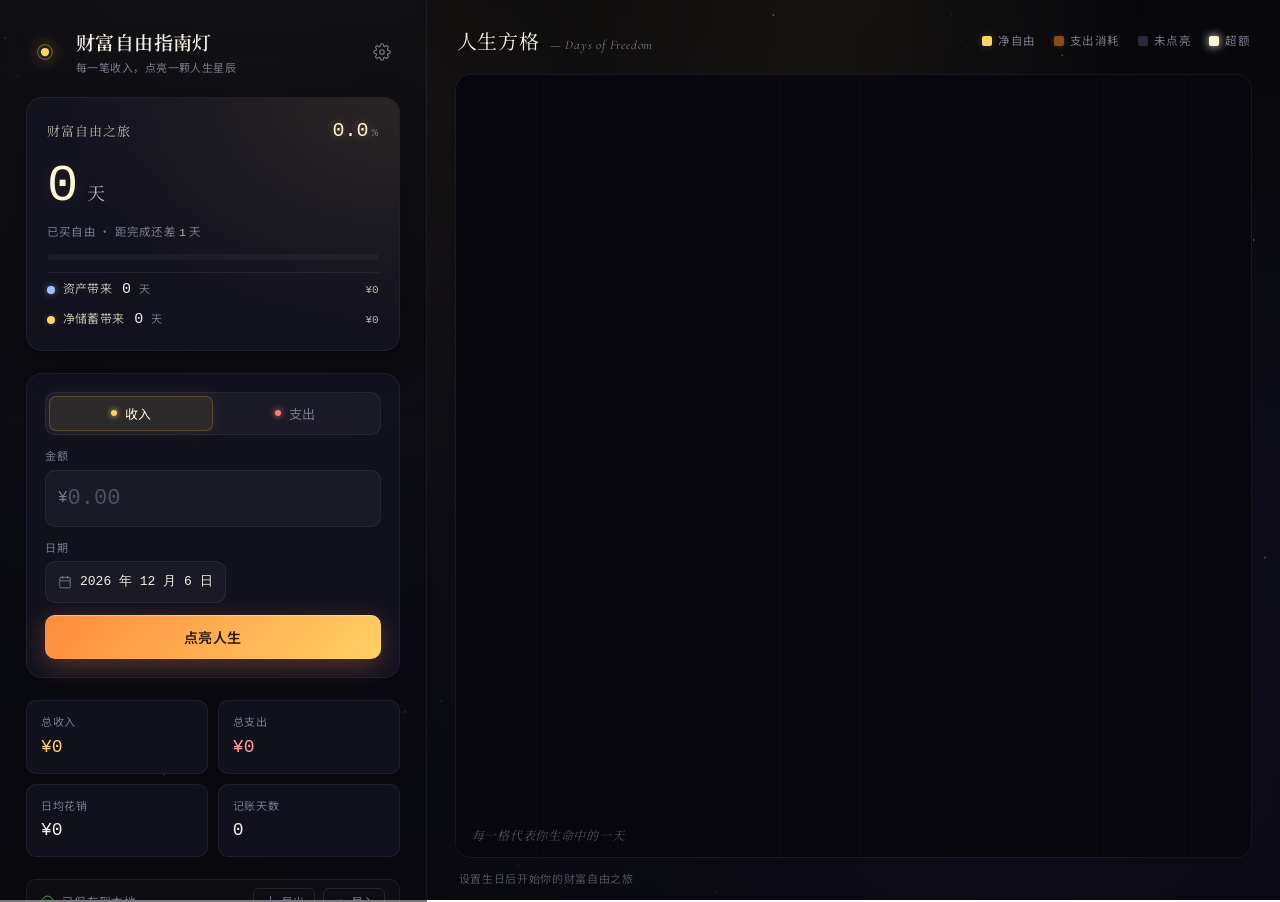
==== frontend/index.html @ e5cb448a "remove: 备注输入框 and 最近交易 section from UI Co-Authored-By: Claude Sonnet 4.6 <noreply@anthropic.com>" ====
<!doctype html>
<html lang="zh-CN">
<head>
  <meta charset="utf-8">
  <meta name="viewport" content="width=device-width,initial-scale=1">
  <meta name="theme-color" content="#0a0a0f">
  <title>财富自由指南灯</title>
  <link rel="icon" href="data:image/svg+xml,%3Csvg xmlns='http://www.w3.org/2000/svg' viewBox='0 0 32 32'%3E%3Ccircle cx='16' cy='16' r='6' fill='%23ffd166'/%3E%3Ccircle cx='16' cy='16' r='10' fill='none' stroke='%23ffd166' stroke-opacity='.35' stroke-width='1.4'/%3E%3C/svg%3E">
  <link rel="preconnect" href="https://fonts.googleapis.com">
  <link rel="preconnect" href="https://fonts.gstatic.com" crossorigin>
  <link href="https://fonts.googleapis.com/css2?family=Cormorant+Garamond:wght@400;500;600;700&family=JetBrains+Mono:wght@300;400;500;600&family=Noto+Sans+SC:wght@300;400;500;600;700&family=Noto+Serif+SC:wght@400;500;600;700&display=swap" rel="stylesheet">
  <link rel="stylesheet" href="./style.css">
</head>
<body>

  <!-- 背景星空层 -->
  <canvas id="starfield" aria-hidden="true"></canvas>

  <main class="layout">

    <!-- 左 1/3 账本面板 -->
    <aside class="ledger" aria-label="账本面板">
      <header class="brand">
        <span class="brand__mark" aria-hidden="true">
          <svg viewBox="0 0 24 24" width="22" height="22"><circle cx="12" cy="12" r="4.5" fill="#ffd166"/><circle cx="12" cy="12" r="8" fill="none" stroke="#ffd166" stroke-opacity=".35" stroke-width="1.2"/></svg>
        </span>
        <div>
          <h1 class="brand__title">财富自由指南灯</h1>
          <p class="brand__sub">每一笔收入，点亮一颗人生星辰</p>
        </div>
        <button class="icon-btn" id="btn-settings" title="设置" aria-label="设置">
          <svg viewBox="0 0 24 24" width="18" height="18" fill="none" stroke="currentColor" stroke-width="1.6" stroke-linecap="round" stroke-linejoin="round"><circle cx="12" cy="12" r="3"/><path d="M19.4 15a1.7 1.7 0 0 0 .34 1.87l.06.06a2 2 0 1 1-2.83 2.83l-.06-.06a1.7 1.7 0 0 0-1.87-.34 1.7 1.7 0 0 0-1.03 1.56V21a2 2 0 1 1-4 0v-.08a1.7 1.7 0 0 0-1.11-1.56 1.7 1.7 0 0 0-1.87.34l-.06.06a2 2 0 1 1-2.83-2.83l.06-.06A1.7 1.7 0 0 0 4.6 15a1.7 1.7 0 0 0-1.56-1.03H3a2 2 0 1 1 0-4h.08A1.7 1.7 0 0 0 4.6 9 1.7 1.7 0 0 0 4.26 7.13L4.2 7.07A2 2 0 1 1 7.03 4.24l.06.06A1.7 1.7 0 0 0 9 4.6 1.7 1.7 0 0 0 10.03 3.04V3a2 2 0 1 1 4 0v.08A1.7 1.7 0 0 0 15 4.6a1.7 1.7 0 0 0 1.87-.34l.06-.06a2 2 0 1 1 2.83 2.83l-.06.06A1.7 1.7 0 0 0 19.4 9c.05.39.27.74.6.96.32.22.7.32 1.07.29H21a2 2 0 1 1 0 4h-.08a1.7 1.7 0 0 0-1.52 1.03z"/></svg>
        </button>
      </header>

      <!-- 财富自由进度卡 · v2 -->
      <section class="progress-card">
        <header class="progress-card__head">
          <span class="progress-card__title">财富自由之旅</span>
          <span class="progress-card__pct"><span id="ring-pct">0.0</span><span class="progress-card__pct-sym">%</span></span>
        </header>

        <div class="progress-card__hero">
          <span class="progress-card__big" id="lit-count">0</span>
          <span class="progress-card__big-unit">天</span>
        </div>
        <div class="progress-card__hero-sub">
          已买自由 · 距完成还差 <em id="remaining-days">0</em> 天
        </div>

        <div class="dual-bar" aria-hidden="true">
          <span class="dual-bar__asset"  id="bar-asset"></span>
          <span class="dual-bar__income" id="bar-income"></span>
        </div>

        <div class="breakdown">
          <div class="breakdown__row breakdown__row--asset" id="row-asset" hidden>
            <span class="breakdown__icon breakdown__icon--asset"></span>
            <span class="breakdown__label">资产带来</span>
            <span class="breakdown__value" id="asset-days">0</span>
            <span class="breakdown__unit">天</span>
            <span class="breakdown__hint"><em id="asset-amount">¥0</em></span>
          </div>
          <div class="breakdown__row breakdown__row--income">
            <span class="breakdown__icon breakdown__icon--income"></span>
            <span class="breakdown__label">净储蓄带来</span>
            <span class="breakdown__value" id="income-days">0</span>
            <span class="breakdown__unit">天</span>
            <span class="breakdown__hint"><em id="net-saving">¥0</em></span>
          </div>
        </div>
      </section>

      <!-- 添加交易 -->
      <section class="tx-form">
        <div class="seg" role="tablist" aria-label="交易类型">
          <button class="seg__btn is-active" data-type="income" role="tab" aria-selected="true">
            <span class="seg__dot seg__dot--income"></span>收入
          </button>
          <button class="seg__btn" data-type="expense" role="tab" aria-selected="false">
            <span class="seg__dot seg__dot--expense"></span>支出
          </button>
        </div>
        <label class="field field--amount">
          <span class="field__label">金额</span>
          <div class="field__row">
            <span class="field__prefix">¥</span>
            <input id="tx-amount" type="number" inputmode="decimal" min="0" step="0.01" placeholder="0.00" autocomplete="off">
          </div>
        </label>
        <div class="field-grid">
          <div class="field">
            <span class="field__label">日期</span>
            <div class="date-input" data-picker>
              <input type="hidden" id="tx-date">
              <button type="button" class="date-input__trigger" aria-haspopup="dialog">
                <svg viewBox="0 0 24 24" width="14" height="14" fill="none" stroke="currentColor" stroke-width="1.6" stroke-linecap="round" stroke-linejoin="round"><rect x="3" y="4" width="18" height="18" rx="2"/><path d="M16 2v4M8 2v4M3 10h18"/></svg>
                <span class="date-input__value">选择日期</span>
              </button>
              <div class="date-popover" hidden role="dialog" aria-label="日期选择">
                <header class="date-popover__head">
                  <button type="button" class="date-popover__nav" data-nav="prev" aria-label="上一月">
                    <svg viewBox="0 0 24 24" width="14" height="14" fill="none" stroke="currentColor" stroke-width="2" stroke-linecap="round" stroke-linejoin="round"><path d="M15 18l-6-6 6-6"/></svg>
                  </button>
                  <span class="date-popover__title"></span>
                  <button type="button" class="date-popover__nav" data-nav="next" aria-label="下一月">
                    <svg viewBox="0 0 24 24" width="14" height="14" fill="none" stroke="currentColor" stroke-width="2" stroke-linecap="round" stroke-linejoin="round"><path d="M9 18l6-6-6-6"/></svg>
                  </button>
                </header>
                <div class="date-popover__weekdays"><span>日</span><span>一</span><span>二</span><span>三</span><span>四</span><span>五</span><span>六</span></div>
                <div class="date-popover__grid"></div>
                <footer class="date-popover__foot">
                  <button type="button" class="date-popover__btn" data-action="today">今天</button>
                  <button type="button" class="date-popover__btn" data-action="clear">清除</button>
                </footer>
              </div>
            </div>
          </div>
        </div>
        <button class="btn btn--primary" id="btn-submit">
          <span class="btn__shimmer" aria-hidden="true"></span>
          <span class="btn__text">点亮人生</span>
        </button>
      </section>

      <!-- 统计仪表盘 -->
      <section class="stats">
        <div class="stat"><div class="stat__label">总收入</div><div class="stat__value stat__value--income" id="st-income">¥0</div></div>
        <div class="stat"><div class="stat__label">总支出</div><div class="stat__value stat__value--expense" id="st-expense">¥0</div></div>
        <div class="stat"><div class="stat__label">日均花销</div><div class="stat__value" id="st-avg">¥0</div></div>
        <div class="stat"><div class="stat__label">记账天数</div><div class="stat__value" id="st-days">0</div></div>
      </section>

      <!-- 数据状态 & 导出 -->
      <div class="data-status">
        <span class="data-status__icon" aria-hidden="true">
          <svg viewBox="0 0 24 24" width="13" height="13" fill="none" stroke="currentColor" stroke-width="1.6" stroke-linecap="round" stroke-linejoin="round"><path d="M12 22a10 10 0 1 1 0-20 10 10 0 0 1 0 20z"/><path d="M9 12l2 2 4-4"/></svg>
        </span>
        <span class="data-status__text" id="data-status-text">已保存到本地</span>
        <button class="data-status__export" id="btn-export" title="导出 JSON 备份">
          <svg viewBox="0 0 24 24" width="13" height="13" fill="none" stroke="currentColor" stroke-width="1.6" stroke-linecap="round" stroke-linejoin="round"><path d="M21 15v4a2 2 0 0 1-2 2H5a2 2 0 0 1-2-2v-4"/><polyline points="7 10 12 15 17 10"/><line x1="12" y1="15" x2="12" y2="3"/></svg>
          导出
        </button>
        <button class="data-status__export" id="btn-import" title="从 JSON 备份恢复数据">
          <svg viewBox="0 0 24 24" width="13" height="13" fill="none" stroke="currentColor" stroke-width="1.6" stroke-linecap="round" stroke-linejoin="round"><path d="M21 15v4a2 2 0 0 1-2 2H5a2 2 0 0 1-2-2v-4"/><polyline points="7 14 12 9 17 14"/><line x1="12" y1="9" x2="12" y2="21"/></svg>
          导入
        </button>
        <input type="file" id="file-import" accept=".json" style="display:none">
      </div>


    </aside>

    <!-- 右 2/3 人生方格 -->
    <section class="stage" aria-label="人生方格视图">
      <div class="stage__chrome">
        <div class="stage__title">
          <span class="stage__title-cn">人生方格</span>
          <span class="stage__title-en">— Days of Freedom</span>
        </div>
        <div class="stage__legend">
          <span class="legend-item"><i class="legend-swatch legend-swatch--lit"></i>净自由</span>
          <span class="legend-item" id="legend-expense" hidden><i class="legend-swatch legend-swatch--expense"></i>支出消耗</span>
          <span class="legend-item"><i class="legend-swatch legend-swatch--unlit"></i>未点亮</span>
          <span class="legend-item" id="legend-overflow" hidden><i class="legend-swatch legend-swatch--over"></i>超额</span>
        </div>
      </div>
      <div class="stage__canvas-wrap">
        <canvas id="grid" aria-label="人生方格 Canvas"></canvas>
        <div class="stage__hint" id="stage-hint">每一格代表你生命中的一天</div>
      </div>
      <div class="stage__footer">
        <span id="stage-footer-text">设置生日后开始你的财富自由之旅</span>
      </div>
    </section>

  </main>

  <!-- 引导/设置对话 -->
  <div class="overlay" id="overlay" hidden>
    <div class="modal" role="dialog" aria-modal="true" aria-labelledby="modal-title">
      <header class="modal__head">
        <h2 id="modal-title">点燃人生第一颗星辰</h2>
        <p>告诉我你的生日，我们计算从今天起到 <strong id="modal-target-age-display">80</strong> 岁还有多少天可以被你点亮。</p>
      </header>
      <div class="modal__body">
        <div class="field">
          <span class="field__label">出生日期</span>
          <div class="date-input" data-picker>
            <input type="hidden" id="cfg-birth" required>
            <button type="button" class="date-input__trigger" aria-haspopup="dialog">
              <svg viewBox="0 0 24 24" width="14" height="14" fill="none" stroke="currentColor" stroke-width="1.6" stroke-linecap="round" stroke-linejoin="round"><rect x="3" y="4" width="18" height="18" rx="2"/><path d="M16 2v4M8 2v4M3 10h18"/></svg>
              <span class="date-input__value">选择出生日期</span>
            </button>
            <div class="date-popover" hidden role="dialog" aria-label="日期选择">
              <header class="date-popover__head">
                <button type="button" class="date-popover__nav" data-nav="prev-year" aria-label="上一年">«</button>
                <button type="button" class="date-popover__nav" data-nav="prev" aria-label="上一月">
                  <svg viewBox="0 0 24 24" width="14" height="14" fill="none" stroke="currentColor" stroke-width="2" stroke-linecap="round" stroke-linejoin="round"><path d="M15 18l-6-6 6-6"/></svg>
                </button>
                <span class="date-popover__title"></span>
                <button type="button" class="date-popover__nav" data-nav="next" aria-label="下一月">
                  <svg viewBox="0 0 24 24" width="14" height="14" fill="none" stroke="currentColor" stroke-width="2" stroke-linecap="round" stroke-linejoin="round"><path d="M9 18l6-6-6-6"/></svg>
                </button>
                <button type="button" class="date-popover__nav" data-nav="next-year" aria-label="下一年">»</button>
              </header>
              <div class="date-popover__weekdays"><span>日</span><span>一</span><span>二</span><span>三</span><span>四</span><span>五</span><span>六</span></div>
              <div class="date-popover__grid"></div>
              <footer class="date-popover__foot">
                <button type="button" class="date-popover__btn" data-action="today">今天</button>
              </footer>
            </div>
          </div>
        </div>
        <label class="field">
          <span class="field__label">目标年龄</span>
          <div class="field__row">
            <input id="cfg-target-age" type="number" min="20" max="120" value="80">
            <span class="field__suffix">岁</span>
          </div>
        </label>
        <label class="toggle" for="cfg-show-past">
          <span class="toggle__head">
            <span class="toggle__title">显示过去</span>
            <span class="toggle__hint">关闭：第一格 = 今天 · 打开：从 0 岁开始全寿命方格</span>
          </span>
          <input type="checkbox" id="cfg-show-past" role="switch">
          <span class="toggle__track" aria-hidden="true"><span class="toggle__thumb"></span></span>
        </label>
        <label class="toggle" for="cfg-use-assets">
          <span class="toggle__head">
            <span class="toggle__title">纳入起始资产</span>
            <span class="toggle__hint">把记账起始时已有的资产也算成自由的来源</span>
          </span>
          <input type="checkbox" id="cfg-use-assets" role="switch">
          <span class="toggle__track" aria-hidden="true"><span class="toggle__thumb"></span></span>
        </label>
        <label class="field" id="cfg-assets-field" hidden>
          <span class="field__label">记账起始时资产</span>
          <div class="field__row">
            <span class="field__prefix">¥</span>
            <input id="cfg-initial-assets" type="number" inputmode="decimal" min="0" step="100" placeholder="0">
          </div>
        </label>
        <label class="field">
          <span class="field__label">记账天数（手动覆盖 · 0=自动）</span>
          <div class="field__row">
            <input id="cfg-tracking-days" type="number" inputmode="numeric" min="0" step="1" placeholder="0">
            <span class="field__suffix">天</span>
          </div>
        </label>
        <label class="field">
          <span class="field__label">日均花销（手动覆盖 · 0=自动）</span>
          <div class="field__row">
            <span class="field__prefix">¥</span>
            <input id="cfg-avg-expense" type="number" inputmode="decimal" min="0" step="1" placeholder="0">
          </div>
        </label>
      </div>
      <footer class="modal__foot">
        <button class="btn btn--ghost" id="cfg-cancel">取消</button>
        <button class="btn btn--primary" id="cfg-save"><span class="btn__text">开始</span></button>
      </footer>
    </div>
  </div>

  <!-- 财富自由达成彩蛋 -->
  <div class="freedom-banner" id="freedom-banner" hidden aria-live="polite">
    <div class="freedom-banner__veil"></div>
    <div class="freedom-banner__ripple"></div>
    <div class="freedom-banner__ripple"></div>
    <div class="freedom-banner__ripple"></div>
    <div class="freedom-banner__ripple"></div>
    <div class="freedom-banner__ripple"></div>
    <div class="freedom-banner__inner">
      <div class="freedom-banner__eyebrow">FINANCIAL FREEDOM ACHIEVED</div>
      <div class="freedom-banner__word">FREE</div>
      <div class="freedom-banner__zh">财 富 自 由</div>
      <div class="freedom-banner__sub">你已点亮人生剩余的所有方格</div>
    </div>
  </div>

  <script src="./grid.js"></script>
  <script src="./app.js"></script>
</body>
</html>
---- frontend/style.css ----
/* ============================================
   财富自由指南灯 · 全局样式
   设计哲学：cinematic dark · ritual aesthetic
   ============================================ */

/* ---------- Design tokens ---------- */
:root {
  /* surfaces */
  --bg-0: #07070b;
  --bg-1: #0a0a12;
  --bg-2: #11111c;
  --bg-3: #15162a;
  --bg-card: rgba(22, 22, 36, 0.72);
  --bg-card-strong: rgba(28, 28, 46, 0.88);
  --bg-input: rgba(255, 255, 255, 0.04);

  /* gold light system */
  --gold-core: #ffd166;
  --gold-warm: #ff8b3d;
  --gold-soft: rgba(255, 209, 102, 0.22);
  --gold-faint: rgba(255, 209, 102, 0.10);
  --gold-bloom: #fff4d6;

  /* state colors */
  --unlit: #2a2a3a;
  --ember: #ff5e3a;
  --ash: #5a4030;
  --income: #ffd166;
  --expense: #ff7a7a;

  /* text */
  --text-1: #f5f1e8;
  --text-2: #b9b6a8;
  --text-3: #7b7a8a;
  --text-4: #50505f;

  /* lines */
  --line-1: rgba(255, 255, 255, 0.06);
  --line-2: rgba(255, 255, 255, 0.10);
  --line-focus: rgba(255, 209, 102, 0.55);

  /* fonts */
  --ff-serif-cn: 'Noto Serif SC', 'Cormorant Garamond', serif;
  --ff-serif-en: 'Cormorant Garamond', 'Noto Serif SC', serif;
  --ff-sans: 'Noto Sans SC', -apple-system, BlinkMacSystemFont, system-ui, sans-serif;
  --ff-mono: ui-monospace, SFMono-Regular, 'Consolas', 'Menlo', monospace;

  /* motion */
  --ease-out: cubic-bezier(0.22, 1, 0.36, 1);
  --ease-in-out: cubic-bezier(0.65, 0, 0.35, 1);

  /* radii */
  --r-sm: 6px;
  --r-md: 10px;
  --r-lg: 16px;
  --r-pill: 999px;
}

/* ---------- Base ---------- */
* { box-sizing: border-box; }
html, body { height: 100%; }
body {
  margin: 0;
  font-family: var(--ff-sans);
  font-size: 14px;
  line-height: 1.5;
  color: var(--text-1);
  background:
    radial-gradient(ellipse at 20% 10%, rgba(255, 209, 102, 0.06), transparent 50%),
    radial-gradient(ellipse at 80% 90%, rgba(108, 86, 255, 0.05), transparent 55%),
    linear-gradient(180deg, var(--bg-0), var(--bg-1) 50%, var(--bg-0));
  background-attachment: fixed;
  overflow: hidden;
  -webkit-font-smoothing: antialiased;
  text-rendering: optimizeLegibility;
}

::selection { background: var(--gold-soft); color: var(--gold-bloom); }

button, input { font: inherit; color: inherit; }
button { background: none; border: 0; cursor: pointer; }
input { background: none; border: 0; outline: 0; }

h1, h2, h3 { margin: 0; font-weight: 600; }

/* ---------- Starfield ---------- */
#starfield {
  position: fixed; inset: 0;
  z-index: 0; pointer-events: none;
  opacity: 0.55;
}

/* ---------- Layout ---------- */
.layout {
  position: relative; z-index: 1;
  display: grid;
  grid-template-columns: minmax(380px, 1fr) 2fr;
  height: 100vh; height: 100dvh;
  gap: 0;
}

/* ============================================
   左 · 账本面板
   ============================================ */
.ledger {
  display: flex; flex-direction: column;
  padding: 28px 26px 22px;
  gap: 22px;
  overflow-y: auto;
  overflow-x: hidden;
  border-right: 1px solid var(--line-1);
  background:
    linear-gradient(180deg, rgba(255,255,255,0.015), transparent 30%),
    rgba(10, 10, 18, 0.55);
  backdrop-filter: blur(20px) saturate(140%);
  -webkit-backdrop-filter: blur(20px) saturate(140%);
}

.ledger::-webkit-scrollbar { width: 6px; }
.ledger::-webkit-scrollbar-thumb { background: var(--line-2); border-radius: 3px; }

/* Brand */
.brand {
  display: grid;
  grid-template-columns: auto 1fr auto;
  align-items: center;
  gap: 12px;
  flex-shrink: 0;
}
.brand__mark {
  width: 38px; height: 38px;
  display: grid; place-items: center;
  border-radius: 50%;
  background: radial-gradient(circle, var(--gold-faint), transparent 70%);
  filter: drop-shadow(0 0 12px rgba(255, 209, 102, 0.25));
  animation: pulse-glow 4s var(--ease-in-out) infinite;
}
@keyframes pulse-glow {
  0%, 100% { filter: drop-shadow(0 0 8px rgba(255, 209, 102, 0.22)); }
  50%      { filter: drop-shadow(0 0 16px rgba(255, 209, 102, 0.38)); }
}
.brand__title {
  font-family: var(--ff-serif-cn);
  font-size: 19px;
  letter-spacing: 0.02em;
  color: var(--text-1);
}
.brand__sub {
  margin: 2px 0 0;
  font-size: 11px;
  color: var(--text-3);
  letter-spacing: 0.04em;
}
.icon-btn {
  width: 36px; height: 36px;
  display: grid; place-items: center;
  border-radius: var(--r-md);
  color: var(--text-3);
  transition: color .2s var(--ease-out), background .2s var(--ease-out);
}
.icon-btn:hover { color: var(--gold-core); background: var(--gold-faint); }
.icon-btn:focus-visible { outline: 2px solid var(--line-focus); outline-offset: 2px; }

/* ============================================
   Progress card · v2 · 水平双段 + 大数字 + 双段分项
   ============================================ */
.progress-card {
  position: relative;
  display: flex; flex-direction: column;
  gap: 12px;
  padding: 18px 20px;
  border-radius: var(--r-lg);
  background: var(--bg-card);
  border: 1px solid var(--line-1);
  box-shadow: 0 8px 32px rgba(0, 0, 0, 0.35);
  overflow: hidden;
  flex-shrink: 0; /* 禁止被 ledger max-height 压缩 */
}
.progress-card::after {
  content: ''; position: absolute; inset: 0;
  background: radial-gradient(ellipse at 100% 0%, rgba(255, 209, 102, 0.10), transparent 65%);
  pointer-events: none;
}

.progress-card__head {
  display: flex; align-items: baseline; justify-content: space-between;
  z-index: 1;
}
.progress-card__title {
  font-family: var(--ff-serif-cn);
  font-size: 13px;
  color: var(--text-2);
  letter-spacing: 0.08em;
}
.progress-card__pct {
  font-family: var(--ff-mono);
  font-feature-settings: "tnum";
  display: inline-flex; align-items: baseline; gap: 1px;
}
.progress-card__pct #ring-pct {
  font-size: 20px;
  font-weight: 500;
  color: var(--gold-bloom);
  text-shadow: 0 0 10px rgba(255, 209, 102, 0.35);
}
.progress-card__pct-sym {
  font-size: 11px;
  color: var(--text-3);
  margin-left: 2px;
  letter-spacing: 0.04em;
}

.progress-card__hero {
  display: flex; align-items: baseline; gap: 6px;
  line-height: 0.95;
  margin-top: 4px;
}
.progress-card__big {
  font-family: var(--ff-mono);
  font-size: 52px;
  font-weight: 500;
  font-feature-settings: "tnum";
  color: var(--gold-bloom);
  letter-spacing: -0.02em;
  text-shadow: 0 0 24px rgba(255, 244, 214, 0.12);
}
.progress-card__big-unit {
  font-family: var(--ff-serif-cn);
  font-size: 18px;
  color: var(--text-2);
  margin-left: 4px;
}
.progress-card__hero-sub {
  font-size: 11.5px;
  color: var(--text-3);
  letter-spacing: 0.02em;
}
.progress-card__hero-sub em {
  font-style: normal;
  font-family: var(--ff-mono);
  font-feature-settings: "tnum";
  color: var(--text-2);
}

.dual-bar {
  position: relative;
  height: 6px;
  background: rgba(255, 255, 255, 0.04);
  border-radius: var(--r-pill);
  overflow: hidden;
  display: flex;
}
.dual-bar__asset, .dual-bar__income {
  height: 100%;
  width: 0%;
  transition: width .9s var(--ease-out);
}
.dual-bar__asset {
  background: linear-gradient(90deg, #7fb3e6, #9cc3ff);
  box-shadow: 0 0 8px rgba(156, 195, 255, 0.45);
}
.dual-bar__income {
  background: linear-gradient(90deg, var(--gold-warm), var(--gold-core));
  box-shadow: 0 0 8px var(--gold-soft);
}

.breakdown {
  display: flex; flex-direction: column;
  gap: 8px;
  padding-top: 6px;
  border-top: 1px solid var(--line-1);
}
.breakdown__row {
  display: flex; align-items: baseline;
  gap: 8px;
  font-size: 12px;
}
.breakdown__icon {
  width: 8px; height: 8px;
  border-radius: 50%;
  align-self: center;
  flex-shrink: 0;
}
.breakdown__icon--asset {
  background: #9cc3ff;
  box-shadow: 0 0 6px rgba(156, 195, 255, 0.55);
}
.breakdown__icon--income {
  background: var(--gold-core);
  box-shadow: 0 0 6px var(--gold-soft);
}
.breakdown__label {
  color: var(--text-2);
  font-size: 12px;
  letter-spacing: 0.02em;
}
.breakdown__value {
  font-family: var(--ff-mono);
  font-feature-settings: "tnum";
  font-size: 15px;
  color: var(--text-1);
  font-weight: 500;
  margin-left: 2px;
}
.breakdown__unit {
  color: var(--text-3);
  font-size: 11px;
}
.breakdown__hint {
  margin-left: auto;
  color: var(--text-3);
  font-size: 11px;
  font-family: var(--ff-mono);
  font-feature-settings: "tnum";
  text-align: right;
}
.breakdown__hint em {
  font-style: normal;
  color: var(--text-2);
}

/* Tx form */
.tx-form {
  padding: 18px;
  border-radius: var(--r-lg);
  background: var(--bg-card);
  border: 1px solid var(--line-1);
  display: flex; flex-direction: column; gap: 12px;
  flex-shrink: 0;
}
.seg {
  display: grid;
  grid-template-columns: 1fr 1fr;
  background: var(--bg-input);
  border-radius: var(--r-md);
  padding: 3px;
  border: 1px solid var(--line-1);
}
.seg__btn {
  position: relative;
  padding: 8px 12px;
  font-size: 13px;
  color: var(--text-3);
  border-radius: 7px;
  display: inline-flex; align-items: center; justify-content: center; gap: 8px;
  transition: color .2s var(--ease-out), background .25s var(--ease-out);
}
.seg__btn:hover { color: var(--text-2); }
.seg__btn.is-active {
  background: rgba(255, 209, 102, 0.08);
  color: var(--gold-bloom);
  box-shadow: inset 0 0 0 1px var(--gold-soft), 0 0 18px rgba(255, 209, 102, 0.08);
}
.seg__btn[data-type="expense"].is-active {
  background: rgba(255, 122, 122, 0.08);
  color: #ffd1d1;
  box-shadow: inset 0 0 0 1px rgba(255, 122, 122, 0.4), 0 0 18px rgba(255, 122, 122, 0.06);
}
.seg__dot { width: 6px; height: 6px; border-radius: 50%; }
.seg__dot--income  { background: var(--gold-core); box-shadow: 0 0 6px var(--gold-core); }
.seg__dot--expense { background: #ff7a7a; box-shadow: 0 0 6px #ff7a7a; }

.field { display: flex; flex-direction: column; gap: 6px; }
.field__label {
  font-size: 11px;
  color: var(--text-3);
  letter-spacing: 0.06em;
  text-transform: uppercase;
}
.field__row {
  display: flex; align-items: center;
  background: var(--bg-input);
  border: 1px solid var(--line-1);
  border-radius: var(--r-md);
  padding: 0 12px;
  transition: border-color .2s var(--ease-out), background .2s var(--ease-out);
}
.field__row:focus-within {
  border-color: var(--line-focus);
  background: rgba(255, 209, 102, 0.04);
}
.field__prefix, .field__suffix {
  color: var(--text-3);
  font-family: var(--ff-mono);
  font-size: 13px;
  user-select: none;
}
.field__row input, .field input {
  flex: 1;
  min-width: 0;
  padding: 11px 0;
  font-family: var(--ff-mono);
  font-size: 14px;
  color: var(--text-1);
}
.field--amount .field__row input {
  font-size: 22px;
  font-weight: 500;
  font-family: var(--ff-mono);
}
.field--amount .field__prefix { font-size: 16px; }
.field > input {
  padding: 11px 12px;
  background: var(--bg-input);
  border: 1px solid var(--line-1);
  border-radius: var(--r-md);
  color: var(--text-1);
  font-family: var(--ff-mono);
  font-size: 13px;
  transition: border-color .2s var(--ease-out), background .2s var(--ease-out);
}
.field > input:focus-visible {
  border-color: var(--line-focus);
  background: rgba(255, 209, 102, 0.04);
}
input::placeholder { color: var(--text-4); }
input::-webkit-calendar-picker-indicator { filter: invert(0.7) sepia(0.3) saturate(2) hue-rotate(-15deg); cursor: pointer; }
input[type=number]::-webkit-outer-spin-button, input[type=number]::-webkit-inner-spin-button { -webkit-appearance: none; margin: 0; }

.field-grid {
  display: grid; grid-template-columns: 1fr 1fr; gap: 12px;
}

/* ============================================
   Date Picker · cinematic dark calendar
   ============================================ */
.date-input { position: relative; }
.date-input__trigger {
  width: 100%;
  display: flex; align-items: center; gap: 8px;
  min-height: 42px;
  padding: 0 12px;
  background: var(--bg-input);
  border: 1px solid var(--line-1);
  border-radius: var(--r-md);
  color: var(--text-1);
  font-family: var(--ff-mono);
  font-size: 13px;
  text-align: left;
  transition: border-color .2s var(--ease-out), background .2s var(--ease-out);
}
.date-input__trigger:hover { border-color: var(--line-2); }
.date-input__trigger:focus-visible { outline: 2px solid var(--line-focus); outline-offset: 2px; }
.date-input__trigger svg { color: var(--text-3); flex-shrink: 0; }
.date-input__value {
  flex: 1; min-width: 0;
  white-space: nowrap; overflow: hidden; text-overflow: ellipsis;
}
.date-input.is-empty .date-input__value { color: var(--text-3); }
.date-input.is-open .date-input__trigger {
  border-color: var(--line-focus);
  background: rgba(255, 209, 102, 0.04);
}

.date-popover {
  position: fixed;
  top: 0; left: 0;       /* JS 覆盖 */
  z-index: 300;          /* 高于 modal(100) 和 overlay(100) */
  width: 280px;
  padding: 14px;
  background: linear-gradient(180deg, var(--bg-2), var(--bg-3));
  border: 1px solid var(--line-2);
  border-radius: var(--r-md);
  box-shadow: 0 12px 40px rgba(0, 0, 0, 0.55), inset 0 1px 0 rgba(255,255,255,0.04);
  animation: dpRise .22s var(--ease-out);
}
.date-popover[hidden] { display: none; }
@keyframes dpRise {
  from { opacity: 0; transform: translateY(-4px) scale(0.985); }
  to   { opacity: 1; transform: translateY(0)    scale(1); }
}

.date-popover__head {
  display: flex; align-items: center; gap: 4px;
  margin-bottom: 10px;
}
.date-popover__title {
  flex: 1;
  text-align: center;
  font-family: var(--ff-serif-cn);
  font-size: 14px;
  color: var(--text-1);
  letter-spacing: 0.04em;
}
.date-popover__nav {
  width: 26px; height: 26px;
  display: grid; place-items: center;
  border-radius: var(--r-sm);
  color: var(--text-3);
  font-size: 13px;
  transition: color .15s var(--ease-out), background .15s var(--ease-out);
}
.date-popover__nav:hover { color: var(--gold-core); background: var(--gold-faint); }

.date-popover__weekdays {
  display: grid;
  grid-template-columns: repeat(7, 1fr);
  margin-bottom: 6px;
}
.date-popover__weekdays span {
  text-align: center;
  font-size: 10px;
  color: var(--text-4);
  letter-spacing: 0.06em;
  padding: 4px 0;
}
.date-popover__grid {
  display: grid;
  grid-template-columns: repeat(7, 1fr);
  gap: 2px;
}
.date-day {
  height: 32px;
  display: grid; place-items: center;
  border-radius: var(--r-sm);
  font-family: var(--ff-mono);
  font-size: 12px;
  color: var(--text-2);
  transition: background .12s var(--ease-out), color .12s var(--ease-out), box-shadow .12s var(--ease-out);
}
.date-day:hover {
  background: rgba(255, 209, 102, 0.10);
  color: var(--text-1);
}
.date-day.is-other { color: var(--text-4); }
.date-day.is-today {
  color: var(--gold-core);
  box-shadow: inset 0 0 0 1px var(--gold-soft);
}
.date-day.is-selected {
  background: linear-gradient(135deg, var(--gold-warm), var(--gold-core));
  color: #2a1a02;
  font-weight: 600;
  box-shadow: 0 0 12px var(--gold-soft);
}
.date-popover__foot {
  display: flex; justify-content: space-between; gap: 8px;
  margin-top: 10px;
  padding-top: 10px;
  border-top: 1px solid var(--line-1);
}
.date-popover__btn {
  padding: 5px 10px;
  font-size: 11.5px;
  color: var(--text-3);
  border-radius: var(--r-sm);
  transition: color .15s var(--ease-out), background .15s var(--ease-out);
}
.date-popover__btn:hover { color: var(--gold-core); background: var(--gold-faint); }

/* position: fixed 后此覆盖规则不再需要 */

/* Toggle (switch) · 设置面板用 */
.toggle {
  display: grid;
  grid-template-columns: 1fr auto;
  align-items: center;
  gap: 14px;
  padding: 12px 14px;
  background: var(--bg-input);
  border: 1px solid var(--line-1);
  border-radius: var(--r-md);
  cursor: pointer;
  transition: border-color .2s var(--ease-out), background .2s var(--ease-out);
}
.toggle:hover { border-color: var(--line-2); }
.toggle__head { display: flex; flex-direction: column; gap: 3px; min-width: 0; }
.toggle__title {
  font-size: 13px;
  color: var(--text-1);
  letter-spacing: 0.02em;
}
.toggle__hint {
  font-size: 11px;
  color: var(--text-3);
  letter-spacing: 0.02em;
}
.toggle input[type=checkbox] {
  position: absolute;
  width: 1px; height: 1px;
  opacity: 0; pointer-events: none;
}
.toggle__track {
  position: relative;
  width: 44px; height: 24px;
  border-radius: var(--r-pill);
  background: rgba(255, 255, 255, 0.06);
  border: 1px solid var(--line-2);
  transition: background .25s var(--ease-out), border-color .25s var(--ease-out), box-shadow .25s var(--ease-out);
  flex-shrink: 0;
}
.toggle__thumb {
  position: absolute;
  top: 2px; left: 2px;
  width: 18px; height: 18px;
  border-radius: 50%;
  background: var(--text-3);
  transition: transform .25s var(--ease-out), background .25s var(--ease-out), box-shadow .25s var(--ease-out);
}
.toggle input:checked + .toggle__track {
  background: linear-gradient(135deg, var(--gold-warm), var(--gold-core));
  border-color: var(--gold-core);
  box-shadow: 0 0 14px var(--gold-soft);
}
.toggle input:checked + .toggle__track .toggle__thumb {
  transform: translateX(20px);
  background: #2a1a02;
  box-shadow: 0 1px 3px rgba(0, 0, 0, 0.3);
}
.toggle input:focus-visible + .toggle__track {
  outline: 2px solid var(--line-focus);
  outline-offset: 2px;
}

/* Primary button */
.btn {
  position: relative;
  display: inline-flex; align-items: center; justify-content: center;
  min-height: 44px;
  padding: 0 18px;
  border-radius: var(--r-md);
  font-family: var(--ff-sans);
  font-size: 14px;
  font-weight: 500;
  letter-spacing: 0.04em;
  transition: transform .15s var(--ease-out), box-shadow .25s var(--ease-out);
  overflow: hidden;
}
.btn:focus-visible { outline: 2px solid var(--line-focus); outline-offset: 2px; }
.btn:active { transform: scale(0.98); }
.btn--primary {
  background: linear-gradient(135deg, var(--gold-warm), var(--gold-core));
  color: #2a1a02;
  font-weight: 600;
  box-shadow:
    0 6px 24px rgba(255, 139, 61, 0.30),
    inset 0 1px 0 rgba(255, 255, 255, 0.32);
}
.btn--primary:hover {
  box-shadow:
    0 10px 32px rgba(255, 139, 61, 0.45),
    inset 0 1px 0 rgba(255, 255, 255, 0.45);
}
.btn--primary[disabled] { opacity: .6; cursor: not-allowed; }
.btn__shimmer {
  position: absolute; top: 0; left: -100%;
  width: 60%; height: 100%;
  background: linear-gradient(90deg, transparent, rgba(255, 255, 255, 0.35), transparent);
  transform: skewX(-20deg);
  animation: shimmer 3.6s ease-in-out infinite;
}
@keyframes shimmer { 0%, 60% { left: -100%; } 100% { left: 160%; } }

.btn--ghost {
  background: transparent;
  color: var(--text-2);
  border: 1px solid var(--line-2);
}
.btn--ghost:hover { color: var(--text-1); border-color: var(--line-focus); }

/* Stats */
.stats {
  display: grid;
  grid-template-columns: 1fr 1fr;
  gap: 10px;
  flex-shrink: 0;
}
.stat {
  padding: 12px 14px;
  background: var(--bg-card);
  border: 1px solid var(--line-1);
  border-radius: var(--r-md);
}
.stat__label {
  font-size: 11px;
  color: var(--text-3);
  letter-spacing: 0.06em;
}
.stat__value {
  margin-top: 4px;
  font-family: var(--ff-mono);
  font-size: 18px;
  font-weight: 500;
  font-feature-settings: "tnum";
  color: var(--text-1);
}
.stat__value--income  { color: var(--gold-core); }
.stat__value--expense { color: #ff9c9c; }

/* Data status bar */
.data-status {
  display: flex;
  align-items: center;
  flex-wrap: wrap;
  gap: 8px;
  padding: 8px 14px;
  border-radius: var(--r-md);
  background: rgba(255, 255, 255, 0.025);
  border: 1px solid var(--line-1);
  font-size: 11.5px;
  color: var(--text-3);
  flex-shrink: 0;
}
.data-status__icon { display: flex; color: #5dba6e; flex-shrink: 0; }
.data-status__text { flex: 1; letter-spacing: 0.03em; }
.data-status__export {
  display: inline-flex; align-items: center; gap: 5px;
  padding: 4px 10px;
  border-radius: var(--r-sm);
  border: 1px solid var(--line-2);
  color: var(--text-3);
  font-size: 11px;
  cursor: pointer;
  transition: color .15s var(--ease-out), border-color .15s var(--ease-out), background .15s var(--ease-out);
  white-space: nowrap;
}
.data-status__export:hover {
  color: var(--gold-core);
  border-color: var(--gold-soft);
  background: rgba(255, 209, 102, 0.06);
}

/* Tx list */
.tx-list {
  flex: 1; min-height: 0;
  display: flex; flex-direction: column;
  border-radius: var(--r-lg);
  background: var(--bg-card);
  border: 1px solid var(--line-1);
  padding: 12px;
}
.tx-list__head {
  display: flex; align-items: baseline; justify-content: space-between;
  padding: 6px 6px 12px;
}
.tx-list__head h2 {
  font-family: var(--ff-serif-cn);
  font-size: 14px;
  color: var(--text-2);
  letter-spacing: 0.04em;
}
.tx-list__count {
  font-family: var(--ff-mono);
  font-size: 11px;
  color: var(--text-4);
}
.tx-list__items {
  flex: 1; min-height: 0;
  margin: 0; padding: 0;
  list-style: none;
  overflow-y: auto;
  display: flex; flex-direction: column;
  gap: 4px;
}
.tx-list__items::-webkit-scrollbar { width: 4px; }
.tx-list__items::-webkit-scrollbar-thumb { background: var(--line-2); border-radius: 2px; }
.tx-list__empty {
  display: none;
  flex-direction: column; align-items: center; justify-content: center;
  flex: 1; padding: 30px 10px;
  text-align: center;
  color: var(--text-3);
}
.tx-list__empty p { margin: 0; font-size: 13px; }
.tx-list__hint { color: var(--text-4); font-size: 11.5px; margin-top: 6px !important; }
.tx-list.is-empty .tx-list__items { display: none; }
.tx-list.is-empty .tx-list__empty { display: flex; }

.tx-item {
  display: grid;
  grid-template-columns: 3px 1fr auto auto;
  align-items: center;
  gap: 12px;
  padding: 10px 8px 10px 0;
  border-radius: var(--r-sm);
  transition: background .2s var(--ease-out);
}
.tx-item:hover { background: rgba(255, 255, 255, 0.025); }
.tx-item__bar { width: 3px; height: 26px; border-radius: 2px; }
.tx-item--income  .tx-item__bar { background: linear-gradient(180deg, var(--gold-core), var(--gold-warm)); box-shadow: 0 0 6px var(--gold-soft); }
.tx-item--expense .tx-item__bar { background: linear-gradient(180deg, #ff9c9c, #ff5e3a); box-shadow: 0 0 6px rgba(255, 94, 58, 0.25); }
.tx-item__main { min-width: 0; }
.tx-item__note {
  font-size: 13px;
  color: var(--text-1);
  white-space: nowrap; overflow: hidden; text-overflow: ellipsis;
}
.tx-item__date {
  font-family: var(--ff-mono);
  font-size: 10.5px;
  color: var(--text-4);
  letter-spacing: 0.04em;
  margin-top: 1px;
}
.tx-item__amount {
  font-family: var(--ff-mono);
  font-size: 14px;
  font-weight: 500;
  font-feature-settings: "tnum";
}
.tx-item--income  .tx-item__amount { color: var(--gold-core); }
.tx-item--expense .tx-item__amount { color: #ff9c9c; }
.tx-item__del {
  width: 28px; height: 28px;
  display: grid; place-items: center;
  color: var(--text-4);
  border-radius: var(--r-sm);
  opacity: 0;
  transition: opacity .2s var(--ease-out), color .15s var(--ease-out), background .15s var(--ease-out);
}
.tx-item:hover .tx-item__del,
.tx-item:focus-within .tx-item__del { opacity: 1; }
.tx-item__del:hover { color: #ff7a7a; background: rgba(255, 122, 122, 0.10); }

/* ============================================
   右 · 人生方格 stage
   ============================================ */
.stage {
  position: relative;
  display: flex; flex-direction: column;
  height: 100%;
  padding: 22px 28px 16px;
  min-width: 0;
  background:
    radial-gradient(ellipse at 50% -10%, rgba(255, 209, 102, 0.06), transparent 50%),
    transparent;
}
.stage__chrome {
  display: flex; align-items: center; justify-content: space-between;
  margin-bottom: 14px;
  padding: 4px 2px;
}
.stage__title {
  display: flex; align-items: baseline; gap: 10px;
}
.stage__title-cn {
  font-family: var(--ff-serif-cn);
  font-size: 20px;
  color: var(--text-1);
  letter-spacing: 0.04em;
}
.stage__title-en {
  font-family: var(--ff-serif-en);
  font-size: 13px;
  font-style: italic;
  color: var(--text-3);
  letter-spacing: 0.06em;
}
.stage__legend {
  display: flex; align-items: center; gap: 18px;
  font-size: 11.5px;
  color: var(--text-3);
  letter-spacing: 0.04em;
}
.legend-item { display: inline-flex; align-items: center; gap: 6px; }
.legend-swatch {
  width: 10px; height: 10px;
  border-radius: 2px;
  display: inline-block;
}
.legend-swatch--lit     { background: var(--gold-core); box-shadow: 0 0 8px var(--gold-soft); }
.legend-swatch--expense { background: #8b4a1a; box-shadow: 0 0 6px rgba(139, 74, 26, 0.5); }
.legend-swatch--unlit   { background: var(--unlit); }
.legend-swatch--over    { background: var(--gold-bloom); box-shadow: 0 0 10px var(--gold-bloom); }

.stage__canvas-wrap {
  position: relative;
  flex: 1; min-height: 200px;
  border-radius: var(--r-lg);
  border: 1px solid var(--line-1);
  background:
    radial-gradient(ellipse at 50% 30%, rgba(255, 209, 102, 0.04), transparent 65%),
    linear-gradient(180deg, rgba(8, 8, 16, 0.5), rgba(4, 4, 12, 0.5));
  overflow: hidden;
  box-shadow:
    inset 0 0 1px var(--line-2),
    inset 0 0 60px rgba(0, 0, 0, 0.5);
}
.stage__canvas-wrap::before {
  content: '';
  position: absolute; inset: 0;
  background:
    repeating-linear-gradient(180deg, transparent 0 80px, rgba(255,255,255,0.012) 80px 81px),
    repeating-linear-gradient(90deg,  transparent 0 80px, rgba(255,255,255,0.012) 80px 81px);
  pointer-events: none;
  mix-blend-mode: screen;
}
#grid { display: block; width: 100%; height: 100%; }
.stage__hint {
  position: absolute; left: 16px; bottom: 12px;
  font-family: var(--ff-serif-en);
  font-style: italic;
  font-size: 12px;
  color: var(--text-4);
  pointer-events: none;
  letter-spacing: 0.06em;
}
.stage__footer {
  margin-top: 10px;
  padding: 2px 4px;
  font-size: 11px;
  color: var(--text-4);
  letter-spacing: 0.06em;
}

/* ============================================
   Overlay & Modal
   ============================================ */
.overlay {
  position: fixed; inset: 0;
  z-index: 100;
  display: grid; place-items: center;
  background: rgba(4, 4, 10, 0.7);
  backdrop-filter: blur(14px) saturate(120%);
  -webkit-backdrop-filter: blur(14px) saturate(120%);
  animation: fade .35s var(--ease-out);
}
@keyframes fade { from { opacity: 0; } to { opacity: 1; } }
.overlay[hidden] { display: none; }
.modal {
  width: min(440px, calc(100% - 32px));
  border-radius: var(--r-lg);
  background: linear-gradient(180deg, var(--bg-2), var(--bg-3));
  border: 1px solid var(--line-2);
  box-shadow:
    0 20px 80px rgba(0, 0, 0, 0.7),
    inset 0 1px 0 rgba(255, 255, 255, 0.06);
  animation: rise .55s var(--ease-out) both;
  /* overflow visible 以便 date picker popover 浮出 */
}
.modal__head {
  border-radius: var(--r-lg) var(--r-lg) 0 0;
}
@keyframes rise {
  from { opacity: 0; transform: translateY(14px) scale(0.985); }
  to   { opacity: 1; transform: translateY(0)    scale(1); }
}
.modal__head {
  padding: 26px 26px 8px;
  background: radial-gradient(ellipse at 80% 0%, var(--gold-faint), transparent 60%);
}
.modal__head h2 {
  font-family: var(--ff-serif-cn);
  font-size: 22px;
  color: var(--text-1);
  letter-spacing: 0.02em;
}
.modal__head p {
  margin: 8px 0 0;
  font-size: 13px;
  color: var(--text-3);
  line-height: 1.6;
}
.modal__head strong { color: var(--gold-core); font-weight: 500; }
.modal__body {
  padding: 18px 26px 6px;
  display: flex; flex-direction: column; gap: 14px;
  max-height: calc(100dvh - 220px);
  overflow-y: auto;
  overflow-x: visible;
}
.modal__foot {
  padding: 16px 26px 22px;
  display: flex; justify-content: flex-end; gap: 10px;
}

/* ============================================
   Freedom Banner (彩蛋) · 多层波纹 + 中央光辉 + 子标题
   ============================================ */
.freedom-banner {
  position: fixed; inset: 0;
  z-index: 200;
  display: grid; place-items: center;
  pointer-events: none;
  overflow: hidden;
}
.freedom-banner[hidden] { display: none; }

.freedom-banner__veil {
  position: absolute; inset: 0;
  background: radial-gradient(circle at center, rgba(255, 209, 102, 0.22), rgba(6, 4, 0, 0.88) 60%);
  opacity: 0;
  animation: veil-in 1.2s var(--ease-out) forwards;
}
@keyframes veil-in { from { opacity: 0; } to { opacity: 1; } }

.freedom-banner__ripple {
  position: absolute; top: 50%; left: 50%;
  width: 6px; height: 6px;
  border: 1.5px solid rgba(255, 209, 102, 0.55);
  border-radius: 50%;
  transform: translate(-50%, -50%) scale(1);
  opacity: 0;
  will-change: transform, opacity;
  animation: ripple-out 5.5s var(--ease-out) forwards;
}
.freedom-banner__ripple:nth-of-type(1) { animation-delay: 0.20s; }
.freedom-banner__ripple:nth-of-type(2) { animation-delay: 0.70s; }
.freedom-banner__ripple:nth-of-type(3) { animation-delay: 1.20s; }
.freedom-banner__ripple:nth-of-type(4) { animation-delay: 1.85s; }
.freedom-banner__ripple:nth-of-type(5) { animation-delay: 2.60s; }
@keyframes ripple-out {
  0%   { transform: translate(-50%, -50%) scale(1);   opacity: 0; border-width: 1.8px; }
  10%  { opacity: 1; }
  100% { transform: translate(-50%, -50%) scale(360); opacity: 0; border-width: 0.4px; }
}

.freedom-banner__inner {
  position: relative; z-index: 1;
  text-align: center;
  animation: free-rise 1.6s var(--ease-out) both;
  animation-delay: 0.55s;
}
@keyframes free-rise {
  from { opacity: 0; transform: translateY(22px) scale(0.93); filter: blur(6px); }
  to   { opacity: 1; transform: translateY(0)    scale(1);    filter: blur(0); }
}

.freedom-banner__eyebrow {
  font-family: var(--ff-mono);
  font-size: 11px;
  letter-spacing: 0.7em;
  color: rgba(255, 209, 102, 0.78);
  margin-bottom: 18px;
  text-shadow: 0 0 16px var(--gold-soft);
  text-indent: 0.7em;
}
.freedom-banner__word {
  font-family: var(--ff-serif-en);
  font-size: 200px;
  font-weight: 500;
  letter-spacing: 0.05em;
  color: var(--gold-bloom);
  line-height: 1;
  /* 用 filter: drop-shadow 而非 text-shadow · 可走 GPU compositing 避免重 paint */
  filter:
    drop-shadow(0 0 18px var(--gold-core))
    drop-shadow(0 0 48px rgba(255, 139, 61, 0.45));
  animation: word-glow 3.6s ease-in-out infinite;
  will-change: opacity;
}
@keyframes word-glow {
  0%, 100% { opacity: 0.92; }
  50%      { opacity: 1.0;  }
}
.freedom-banner__zh {
  margin-top: 14px;
  font-family: var(--ff-serif-cn);
  font-size: 24px;
  color: var(--text-1);
  letter-spacing: 0.6em;
  text-indent: 0.6em;
  text-shadow: 0 0 14px var(--gold-faint);
}
.freedom-banner__sub {
  margin-top: 26px;
  font-family: var(--ff-serif-cn);
  font-size: 14px;
  color: var(--text-2);
  letter-spacing: 0.18em;
  opacity: 0.85;
}

@media (prefers-reduced-motion: reduce) {
  .freedom-banner__ripple { animation: none; display: none; }
  .freedom-banner__word { animation: none; }
}

/* ============================================
   Responsive / motion safety
   ============================================ */
@media (max-width: 980px) {
  .layout { grid-template-columns: 1fr; grid-template-rows: auto 1fr; }
  .ledger {
    max-height: 62dvh;
    padding: 18px 20px 16px;
    gap: 16px;
    border-right: 0;
    border-bottom: 1px solid var(--line-1);
  }
  .stage { padding: 16px; }
  /* 移动端隐藏英文副标题，避免 stage 标题行溢出 */
  .stage__title-en { display: none; }
  .stage__legend { gap: 12px; }

  /* 品牌栏 · 紧凑化 */
  .brand__mark { width: 30px; height: 30px; }
  .brand__title { font-size: 16px; }
  .brand__sub { display: none; }

  /* 进度卡 · 减小英雄数字 + 内边距 */
  .progress-card { padding: 12px 14px; gap: 8px; }
  .progress-card__big { font-size: 36px; }
  .progress-card__big-unit { font-size: 15px; }

}

@media (prefers-reduced-motion: reduce) {
  *, *::before, *::after {
    animation-duration: .001ms !important;
    animation-iteration-count: 1 !important;
    transition-duration: .05s !important;
  }
  .brand__mark { animation: none; }
  .btn__shimmer { display: none; }
}
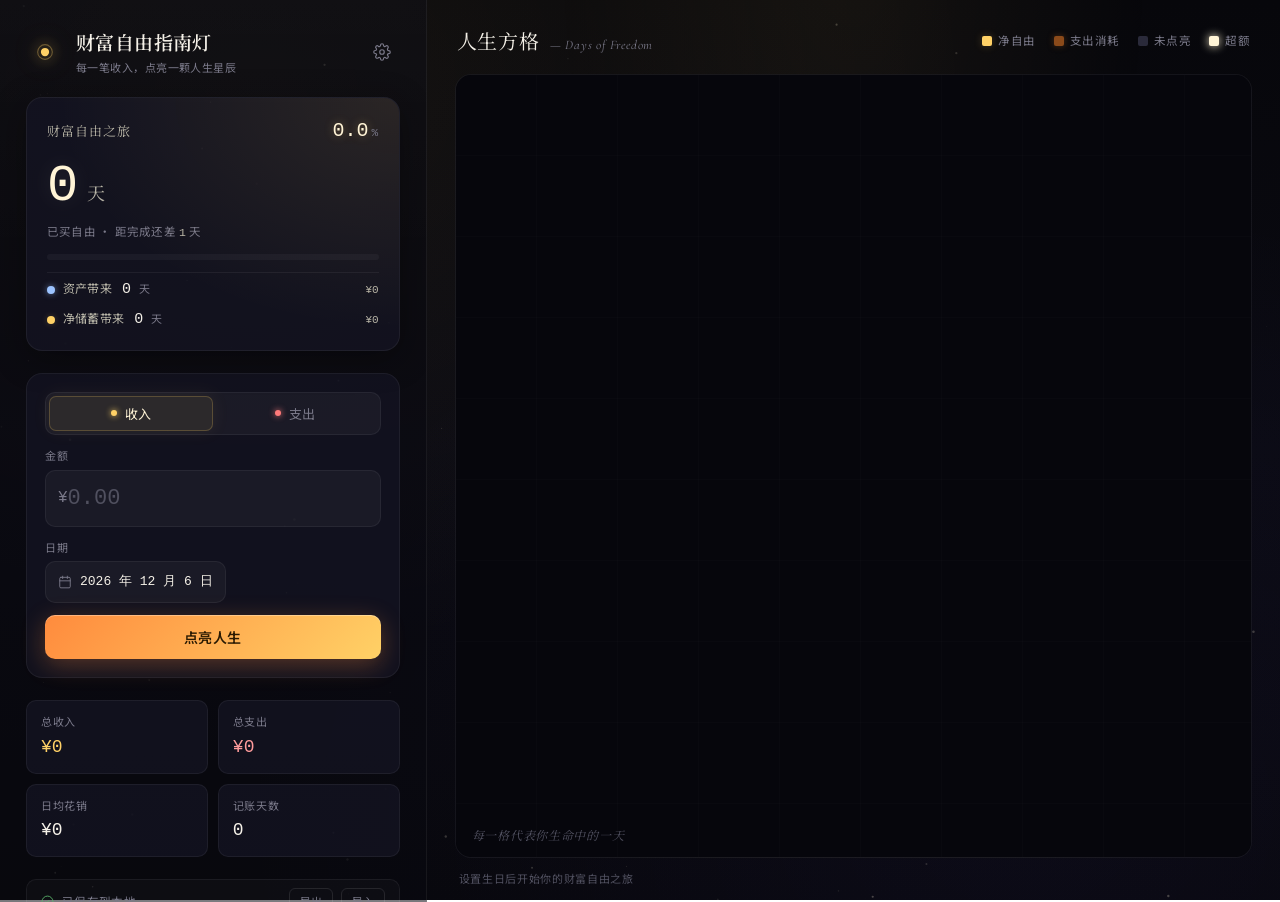
==== commit fceadbe2: "fix: remove SVG icons from export/import buttons, text-only for consistency Co-Authored-By: Claude S" ====
--- a/frontend/index.html
+++ b/frontend/index.html
@@ -137,14 +137,8 @@
           <svg viewBox="0 0 24 24" width="13" height="13" fill="none" stroke="currentColor" stroke-width="1.6" stroke-linecap="round" stroke-linejoin="round"><path d="M12 22a10 10 0 1 1 0-20 10 10 0 0 1 0 20z"/><path d="M9 12l2 2 4-4"/></svg>
         </span>
         <span class="data-status__text" id="data-status-text">已保存到本地</span>
-        <button class="data-status__export" id="btn-export" title="导出 JSON 备份">
-          <svg viewBox="0 0 24 24" width="13" height="13" fill="none" stroke="currentColor" stroke-width="1.6" stroke-linecap="round" stroke-linejoin="round"><path d="M21 15v4a2 2 0 0 1-2 2H5a2 2 0 0 1-2-2v-4"/><polyline points="7 10 12 15 17 10"/><line x1="12" y1="15" x2="12" y2="3"/></svg>
-          导出
-        </button>
-        <button class="data-status__export" id="btn-import" title="从 JSON 备份恢复数据">
-          <svg viewBox="0 0 24 24" width="13" height="13" fill="none" stroke="currentColor" stroke-width="1.6" stroke-linecap="round" stroke-linejoin="round"><path d="M21 15v4a2 2 0 0 1-2 2H5a2 2 0 0 1-2-2v-4"/><polyline points="7 14 12 9 17 14"/><line x1="12" y1="9" x2="12" y2="21"/></svg>
-          导入
-        </button>
+        <button class="data-status__export" id="btn-export" title="导出 JSON 备份">导出</button>
+        <button class="data-status__export" id="btn-import" title="从 JSON 备份恢复数据">导入</button>
         <input type="file" id="file-import" accept=".json" style="display:none">
       </div>
 
--- a/frontend/style.css
+++ b/frontend/style.css
@@ -711,6 +711,7 @@
   color: var(--text-3);
   font-size: 11px;
   cursor: pointer;
+  flex-shrink: 0;
   transition: color .15s var(--ease-out), border-color .15s var(--ease-out), background .15s var(--ease-out);
   white-space: nowrap;
 }
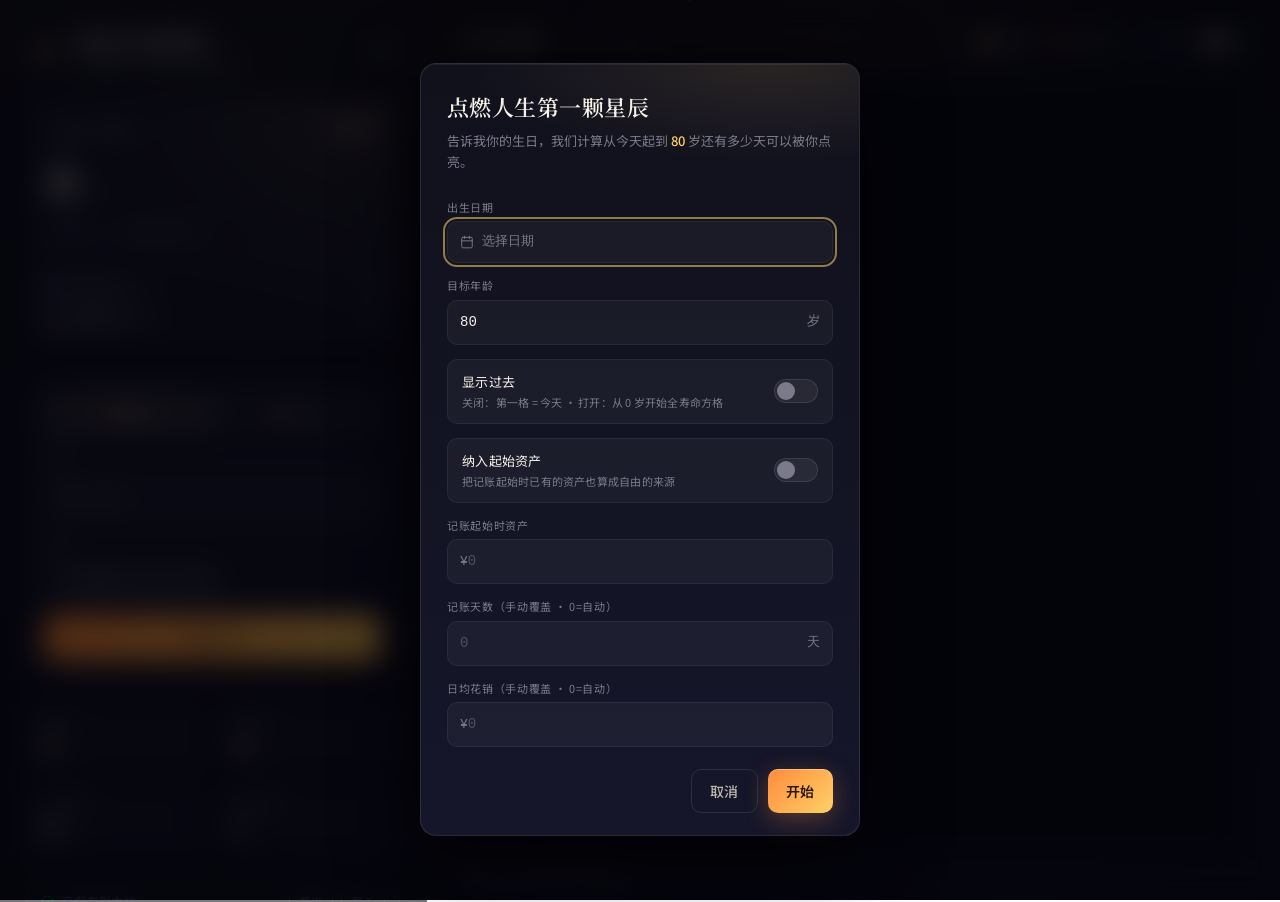
==== commit ef4ed4c8: "fix: button submit crash + add cell border lines - Remove dead null references (txNote, txItems, txC" ====
--- a/frontend/index.html
+++ b/frontend/index.html
@@ -274,7 +274,7 @@
     </div>
   </div>
 
-  <script src="./grid.js"></script>
-  <script src="./app.js"></script>
+  <script src="./grid.js?v=2"></script>
+  <script src="./app.js?v=2"></script>
 </body>
 </html>
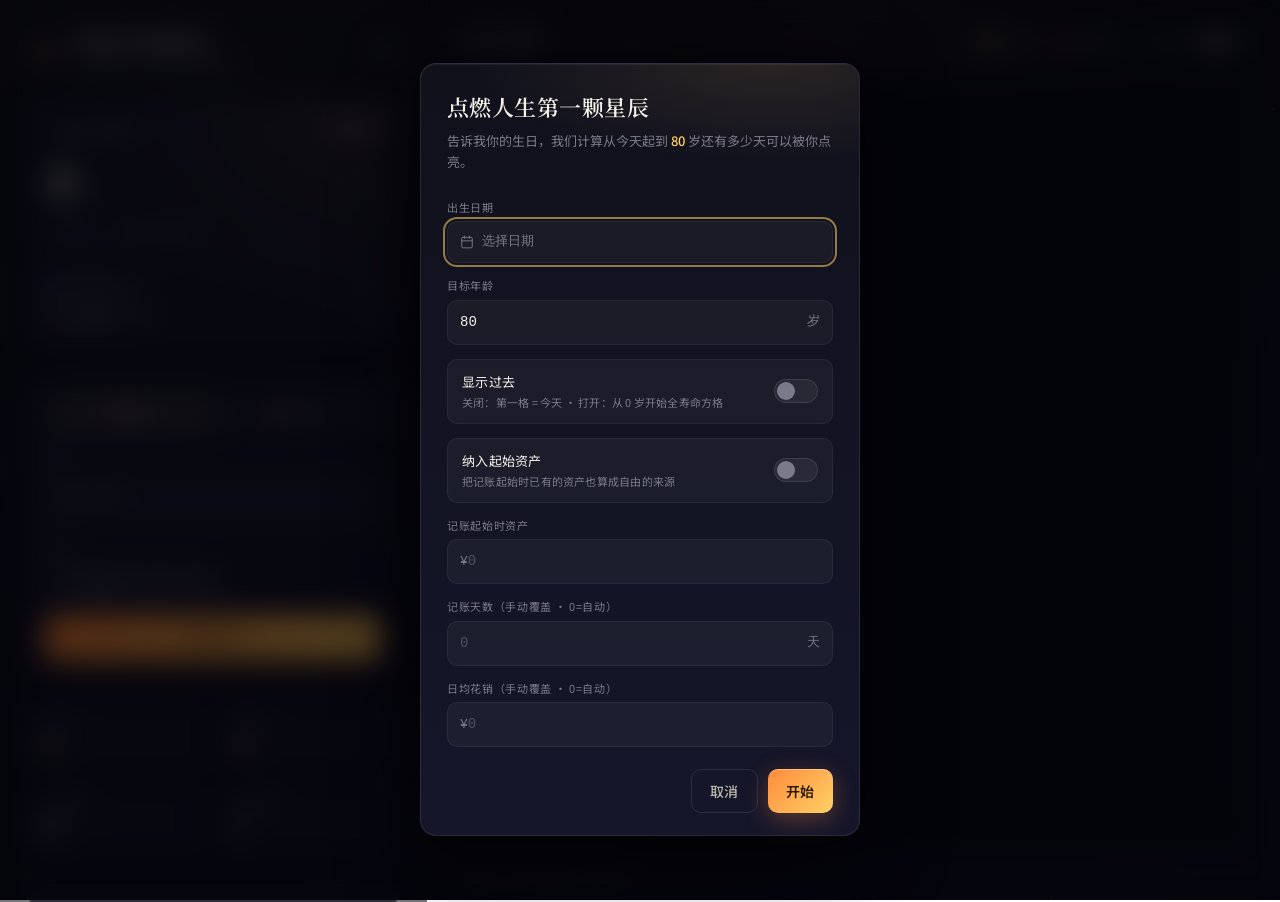
==== commit bbba6a8b: "feat: restore 最近交易 list in left sidebar Re-add the recent transactions section at the bottom of the " ====
--- a/frontend/index.html
+++ b/frontend/index.html
@@ -131,6 +131,19 @@
         <div class="stat"><div class="stat__label">记账天数</div><div class="stat__value" id="st-days">0</div></div>
       </section>
 
+      <!-- 最近交易 -->
+      <section class="tx-list" aria-label="最近交易">
+        <div class="tx-list__head">
+          <h2>最近交易</h2>
+          <span class="tx-list__count" id="tx-count">0 笔</span>
+        </div>
+        <ul class="tx-list__items" id="tx-items"></ul>
+        <div class="tx-list__empty">
+          <p>暂无交易记录</p>
+          <p class="tx-list__hint">添加收入或支出后显示</p>
+        </div>
+      </section>
+
       <!-- 数据状态 & 导出 -->
       <div class="data-status">
         <span class="data-status__icon" aria-hidden="true">
@@ -141,7 +154,6 @@
         <button class="data-status__export" id="btn-import" title="从 JSON 备份恢复数据">导入</button>
         <input type="file" id="file-import" accept=".json" style="display:none">
       </div>
-
 
     </aside>
 
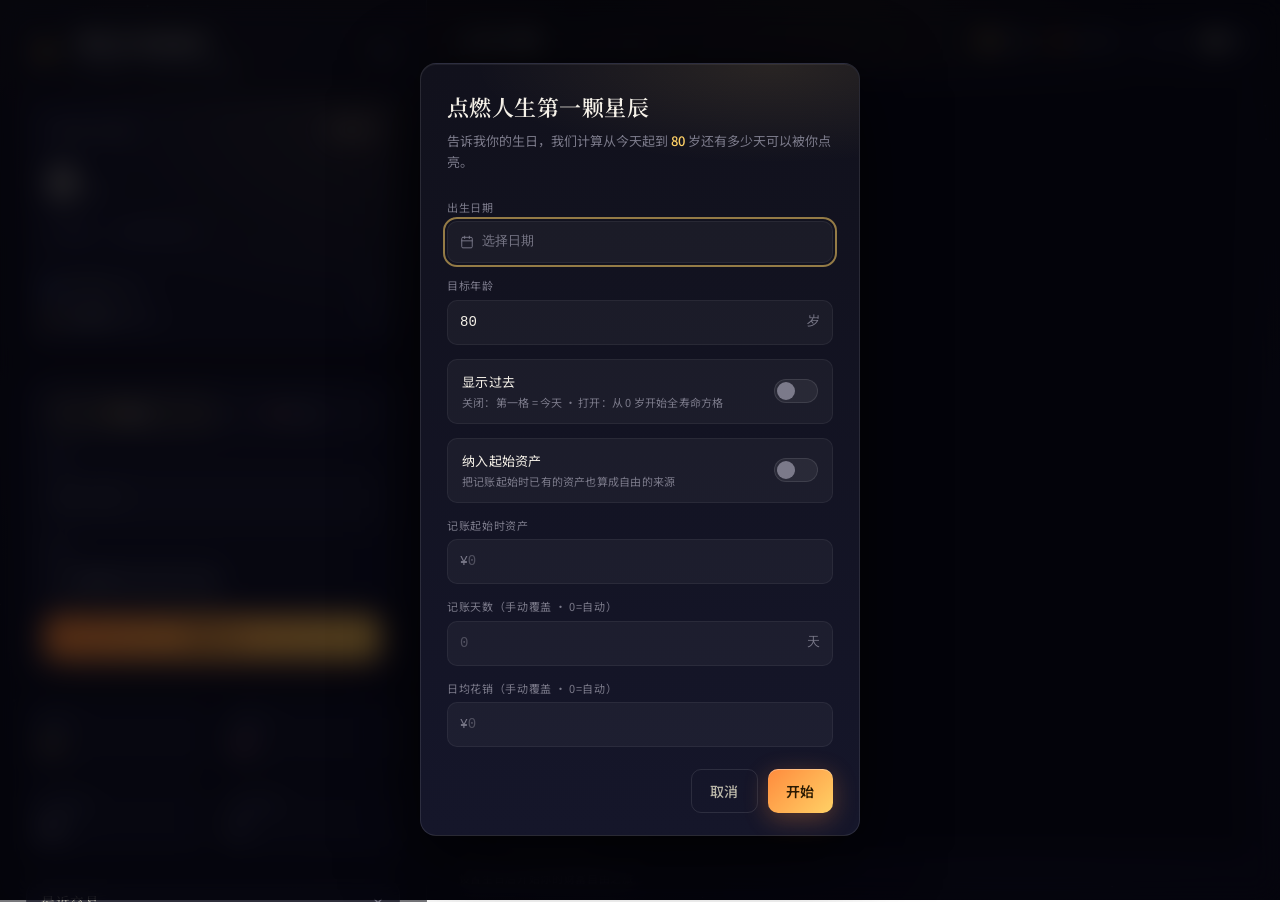
==== commit 478adb63: "feat: 最近交易 collapsible with auto-expand on new entry - Redesign tx-list as a collapsible section (cl" ====
--- a/frontend/index.html
+++ b/frontend/index.html
@@ -131,16 +131,16 @@
         <div class="stat"><div class="stat__label">记账天数</div><div class="stat__value" id="st-days">0</div></div>
       </section>
 
-      <!-- 最近交易 -->
-      <section class="tx-list" aria-label="最近交易">
-        <div class="tx-list__head">
-          <h2>最近交易</h2>
-          <span class="tx-list__count" id="tx-count">0 笔</span>
-        </div>
-        <ul class="tx-list__items" id="tx-items"></ul>
-        <div class="tx-list__empty">
-          <p>暂无交易记录</p>
-          <p class="tx-list__hint">添加收入或支出后显示</p>
+      <!-- 最近交易 · 可折叠 -->
+      <section class="tx-list" id="tx-list">
+        <button class="tx-list__toggle" id="btn-tx-toggle" aria-expanded="false" aria-controls="tx-body">
+          最近交易
+          <span class="tx-list__count" id="tx-count"></span>
+          <svg class="tx-list__arrow" viewBox="0 0 24 24" width="14" height="14" fill="none" stroke="currentColor" stroke-width="2" stroke-linecap="round" stroke-linejoin="round" aria-hidden="true"><path d="M6 9l6 6 6-6"/></svg>
+        </button>
+        <div class="tx-list__body" id="tx-body">
+          <ul class="tx-list__items" id="tx-items"></ul>
+          <div class="tx-list__empty"><p>暂无交易记录</p></div>
         </div>
       </section>
 
--- a/frontend/style.css
+++ b/frontend/style.css
@@ -722,50 +722,66 @@
 }
 
 /* Tx list */
+/* ---- 最近交易 · 折叠式 ---- */
 .tx-list {
-  flex: 1; min-height: 0;
-  display: flex; flex-direction: column;
+  flex-shrink: 0;
   border-radius: var(--r-lg);
   background: var(--bg-card);
   border: 1px solid var(--line-1);
-  padding: 12px;
-}
-.tx-list__head {
-  display: flex; align-items: baseline; justify-content: space-between;
-  padding: 6px 6px 12px;
-}
-.tx-list__head h2 {
+  overflow: hidden;
+}
+.tx-list__toggle {
+  width: 100%;
+  display: flex; align-items: center; gap: 6px;
+  padding: 11px 14px;
   font-family: var(--ff-serif-cn);
-  font-size: 14px;
+  font-size: 13.5px;
   color: var(--text-2);
   letter-spacing: 0.04em;
-}
+  text-align: left;
+  transition: background .15s var(--ease-out);
+}
+.tx-list__toggle:hover { background: rgba(255,255,255,0.03); }
 .tx-list__count {
   font-family: var(--ff-mono);
   font-size: 11px;
   color: var(--text-4);
-}
+  margin-left: 2px;
+}
+.tx-list__arrow {
+  margin-left: auto;
+  color: var(--text-3);
+  flex-shrink: 0;
+  transition: transform .25s var(--ease-out);
+}
+.tx-list.is-open .tx-list__arrow { transform: rotate(180deg); }
+
+.tx-list__body {
+  max-height: 0;
+  overflow: hidden;
+  transition: max-height .35s var(--ease-out);
+}
+.tx-list.is-open .tx-list__body { max-height: 300px; }
+
 .tx-list__items {
-  flex: 1; min-height: 0;
-  margin: 0; padding: 0;
+  margin: 0; padding: 0 10px 10px;
   list-style: none;
   overflow-y: auto;
   display: flex; flex-direction: column;
-  gap: 4px;
+  gap: 2px;
+  max-height: 260px;
 }
 .tx-list__items::-webkit-scrollbar { width: 4px; }
 .tx-list__items::-webkit-scrollbar-thumb { background: var(--line-2); border-radius: 2px; }
 .tx-list__empty {
   display: none;
-  flex-direction: column; align-items: center; justify-content: center;
-  flex: 1; padding: 30px 10px;
+  padding: 18px 14px;
   text-align: center;
   color: var(--text-3);
-}
-.tx-list__empty p { margin: 0; font-size: 13px; }
-.tx-list__hint { color: var(--text-4); font-size: 11.5px; margin-top: 6px !important; }
+  font-size: 12.5px;
+}
 .tx-list.is-empty .tx-list__items { display: none; }
-.tx-list.is-empty .tx-list__empty { display: flex; }
+.tx-list.is-empty .tx-list__empty { display: block; }
 
 .tx-item {
   display: grid;
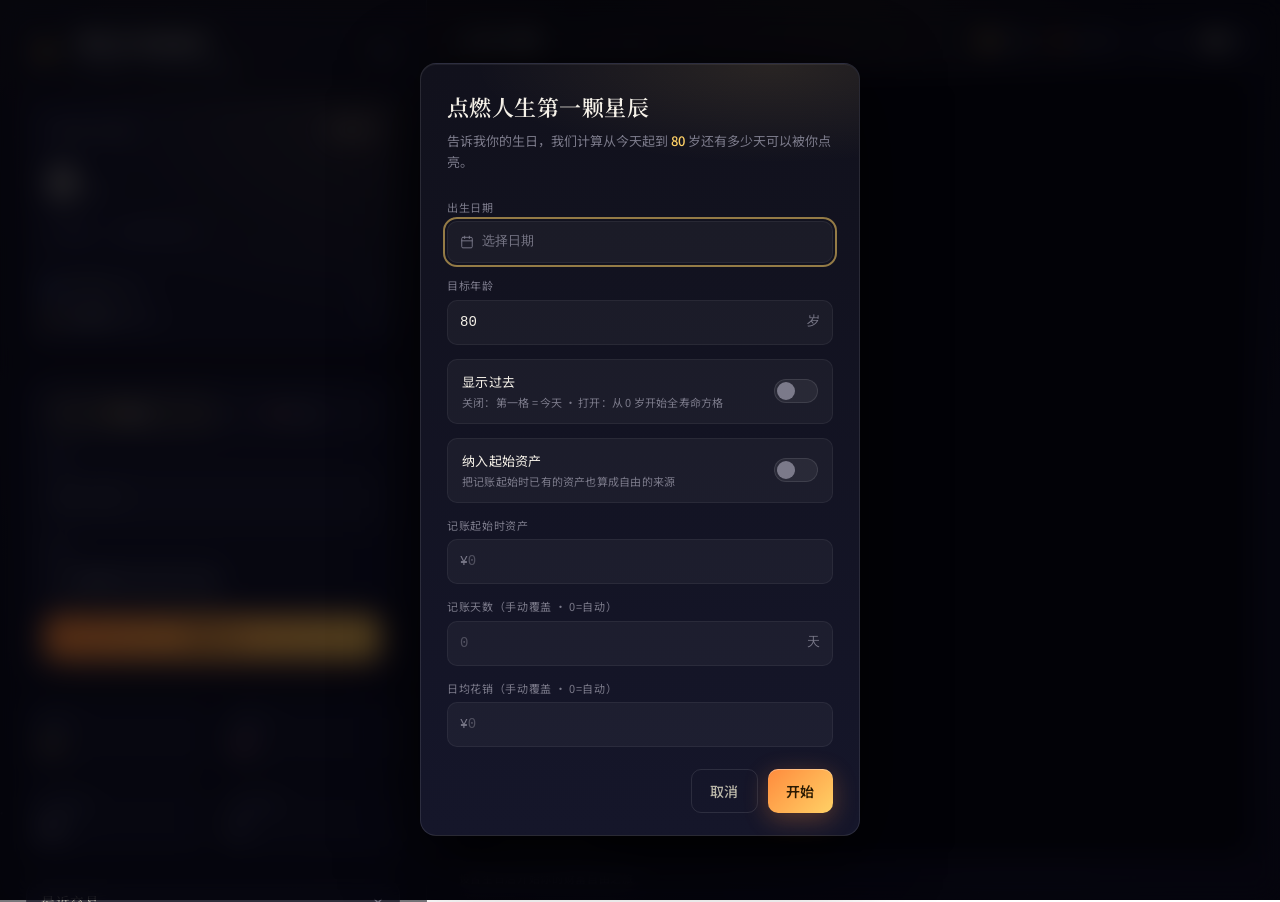
==== commit cf552d8e: "feat: add local file sync via File System Access API User can connect a local JSON file as persisten" ====
--- a/frontend/index.html
+++ b/frontend/index.html
@@ -143,6 +143,13 @@
           <div class="tx-list__empty"><p>暂无交易记录</p></div>
         </div>
       </section>
+
+      <!-- 本地文件直连 -->
+      <div class="file-link" id="file-link" hidden>
+        <span class="file-link__dot" id="file-link-dot"></span>
+        <span class="file-link__name" id="file-link-name">未连接</span>
+        <button class="file-link__btn" id="btn-file-link" data-action="connect">连接文件</button>
+      </div>
 
       <!-- 数据状态 & 导出 -->
       <div class="data-status">
--- a/frontend/style.css
+++ b/frontend/style.css
@@ -688,6 +688,53 @@
 .stat__value--expense { color: #ff9c9c; }
 
 /* Data status bar */
+/* File link bar */
+.file-link {
+  display: flex;
+  align-items: center;
+  gap: 8px;
+  padding: 8px 14px;
+  border-radius: var(--r-md);
+  background: rgba(255, 255, 255, 0.025);
+  border: 1px solid var(--line-1);
+  font-size: 11.5px;
+  color: var(--text-3);
+  flex-shrink: 0;
+}
+.file-link__dot {
+  width: 7px; height: 7px;
+  border-radius: 50%;
+  flex-shrink: 0;
+  background: var(--line-2);
+  transition: background .25s;
+}
+.file-link__dot--on   { background: #5dba6e; box-shadow: 0 0 6px rgba(93,186,110,.5); }
+.file-link__dot--warn { background: #e8a94b; box-shadow: 0 0 6px rgba(232,169,75,.4); }
+.file-link__name {
+  flex: 1;
+  overflow: hidden;
+  text-overflow: ellipsis;
+  white-space: nowrap;
+  letter-spacing: 0.03em;
+}
+.file-link__btn {
+  display: inline-flex; align-items: center;
+  padding: 4px 10px;
+  border-radius: var(--r-sm);
+  border: 1px solid var(--line-2);
+  color: var(--text-3);
+  font-size: 11px;
+  cursor: pointer;
+  flex-shrink: 0;
+  white-space: nowrap;
+  transition: color .15s var(--ease-out), border-color .15s var(--ease-out), background .15s var(--ease-out);
+}
+.file-link__btn:hover {
+  color: var(--gold-core);
+  border-color: var(--gold-soft);
+  background: rgba(255, 209, 102, 0.06);
+}
+
 .data-status {
   display: flex;
   align-items: center;
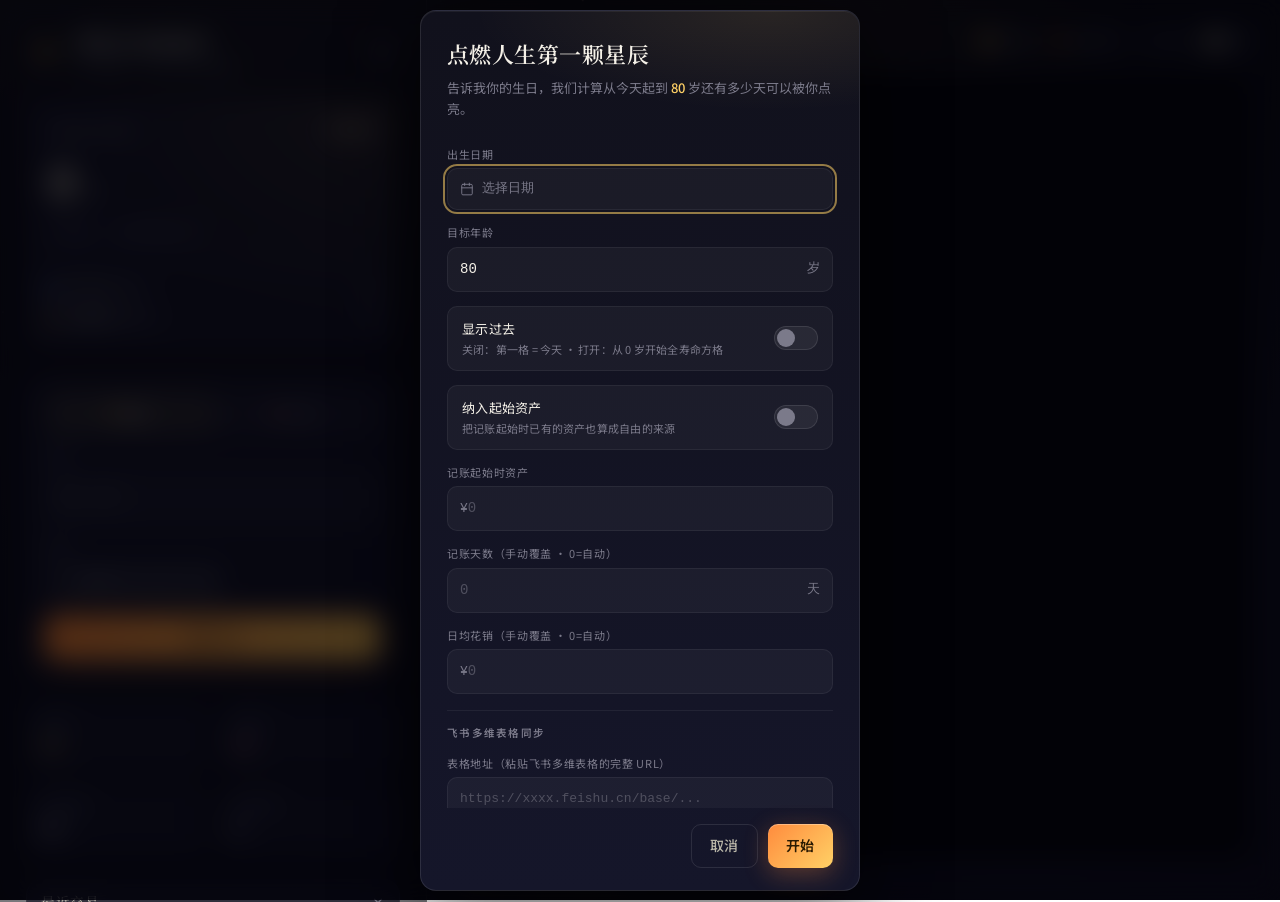
==== commit 3dd717d2: "feat: add Feishu bitable manual sync - feishuSync module: gets tenant_access_token from App ID+Secre" ====
--- a/frontend/index.html
+++ b/frontend/index.html
@@ -157,6 +157,7 @@
           <svg viewBox="0 0 24 24" width="13" height="13" fill="none" stroke="currentColor" stroke-width="1.6" stroke-linecap="round" stroke-linejoin="round"><path d="M12 22a10 10 0 1 1 0-20 10 10 0 0 1 0 20z"/><path d="M9 12l2 2 4-4"/></svg>
         </span>
         <span class="data-status__text" id="data-status-text">已保存到本地</span>
+        <button class="data-status__export" id="btn-feishu-sync" title="从飞书多维表格同步支出记录">飞书同步</button>
         <button class="data-status__export" id="btn-export" title="导出 JSON 备份">导出</button>
         <button class="data-status__export" id="btn-import" title="从 JSON 备份恢复数据">导入</button>
         <input type="file" id="file-import" accept=".json" style="display:none">
@@ -269,6 +270,23 @@
             <input id="cfg-avg-expense" type="number" inputmode="decimal" min="0" step="1" placeholder="0">
           </div>
         </label>
+
+        <div class="modal-divider">飞书多维表格同步</div>
+        <label class="field">
+          <span class="field__label">表格地址（粘贴飞书多维表格的完整 URL）</span>
+          <input id="fs-url" type="text" placeholder="https://xxxx.feishu.cn/base/..." autocomplete="off" spellcheck="false">
+        </label>
+        <div class="field-grid">
+          <label class="field">
+            <span class="field__label">App ID</span>
+            <input id="fs-app-id" type="text" placeholder="cli_xxxxxxxxxxxx" autocomplete="off">
+          </label>
+          <label class="field">
+            <span class="field__label">App Secret</span>
+            <input id="fs-app-secret" type="password" placeholder="••••••••••••••••" autocomplete="off">
+          </label>
+        </div>
+        <p class="field-hint">需要在飞书开发者后台创建自建应用并开启多维表格权限，<br>表格字段须包含：日期、类别（单选）、金额（数字）、备注（文本）</p>
       </div>
       <footer class="modal__foot">
         <button class="btn btn--ghost" id="cfg-cancel">取消</button>
--- a/frontend/style.css
+++ b/frontend/style.css
@@ -1026,6 +1026,16 @@
 .modal__foot {
   padding: 16px 26px 22px;
   display: flex; justify-content: flex-end; gap: 10px;
+}
+.modal-divider {
+  font-size: 10.5px; font-weight: 600; letter-spacing: 0.12em;
+  text-transform: uppercase; color: var(--text-3);
+  border-top: 1px solid var(--line-1);
+  padding-top: 14px; margin-top: 2px;
+}
+.field-hint {
+  font-size: 11px; color: var(--text-3); line-height: 1.6;
+  margin-top: -6px;
 }
 
 /* ============================================
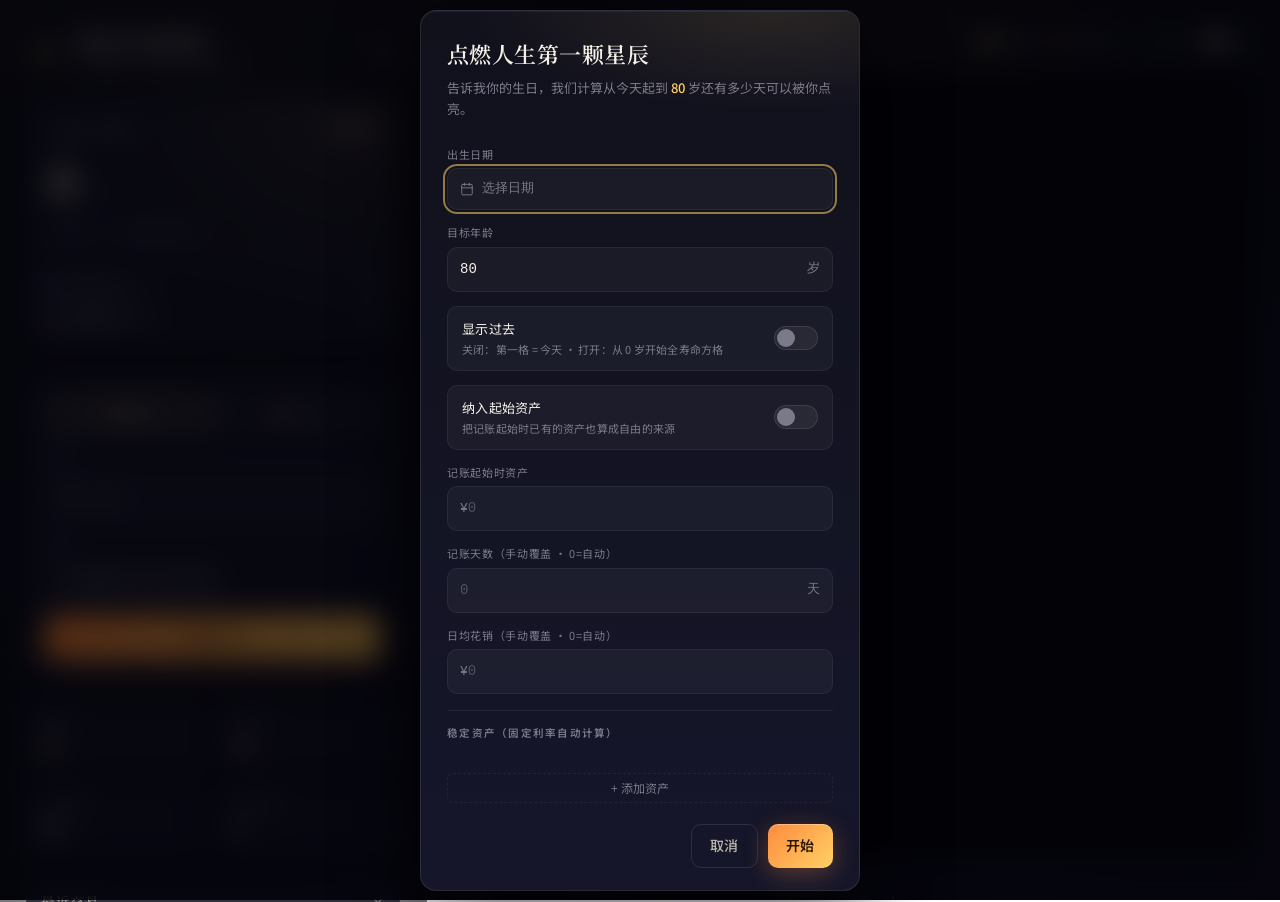
==== commit 7fde9f7d: "feat: 稳定资产固定利率复利自动计算每日被动收入，无需手动记录 在设置界面新增「稳定资产」栏，填写本金/年化利率/开始日期后， 自动按复利逐日推算被动收入，实时叠加进财务自由格数计算中。  Co-" ====
--- a/frontend/index.html
+++ b/frontend/index.html
@@ -271,6 +271,11 @@
           </div>
         </label>
 
+        <div class="modal-divider">稳定资产（固定利率自动计算）</div>
+        <div id="stable-asset-list" class="stable-asset-list"></div>
+        <button class="btn-add-asset" id="btn-add-stable-asset">+ 添加资产</button>
+        <p class="field-hint">年化利率固定的资产（如余额宝），自动按复利推算每日被动收入。浮动收益请在飞书记录。</p>
+
         <div class="modal-divider">飞书多维表格同步</div>
         <label class="field">
           <span class="field__label">表格地址（粘贴飞书多维表格的完整 URL）</span>
--- a/frontend/style.css
+++ b/frontend/style.css
@@ -1036,6 +1036,38 @@
 .field-hint {
   font-size: 11px; color: var(--text-3); line-height: 1.6;
   margin-top: -6px;
+}
+.stable-asset-list { display: flex; flex-direction: column; gap: 6px; margin-bottom: 4px; }
+.asset-row {
+  display: grid;
+  grid-template-columns: 1fr 90px 64px 118px 26px;
+  gap: 5px; align-items: center;
+}
+.asset-row input {
+  width: 100%; padding: 6px 8px;
+  background: var(--surface-2); border: 1px solid var(--line-1);
+  border-radius: 6px; color: var(--text-1); font-size: 13px;
+  font-family: inherit;
+}
+.asset-row input:focus { outline: none; border-color: var(--gold-dim); }
+.ar-remove {
+  width: 26px; height: 26px; padding: 0;
+  background: transparent; border: 1px solid var(--line-1);
+  border-radius: 6px; color: var(--text-3);
+  cursor: pointer; font-size: 15px; line-height: 1;
+  display: flex; align-items: center; justify-content: center;
+  flex-shrink: 0;
+}
+.ar-remove:hover { border-color: #e05; color: #e05; }
+.btn-add-asset {
+  padding: 5px 12px;
+  background: transparent; border: 1px dashed var(--line-1);
+  border-radius: 6px; color: var(--text-3); font-size: 12px;
+  cursor: pointer; width: 100%;
+}
+.btn-add-asset:hover { border-color: var(--gold-dim); color: var(--gold-dim); }
+@media (max-width: 480px) {
+  .asset-row { grid-template-columns: 1fr 76px 56px 1fr 26px; }
 }
 
 /* ============================================
